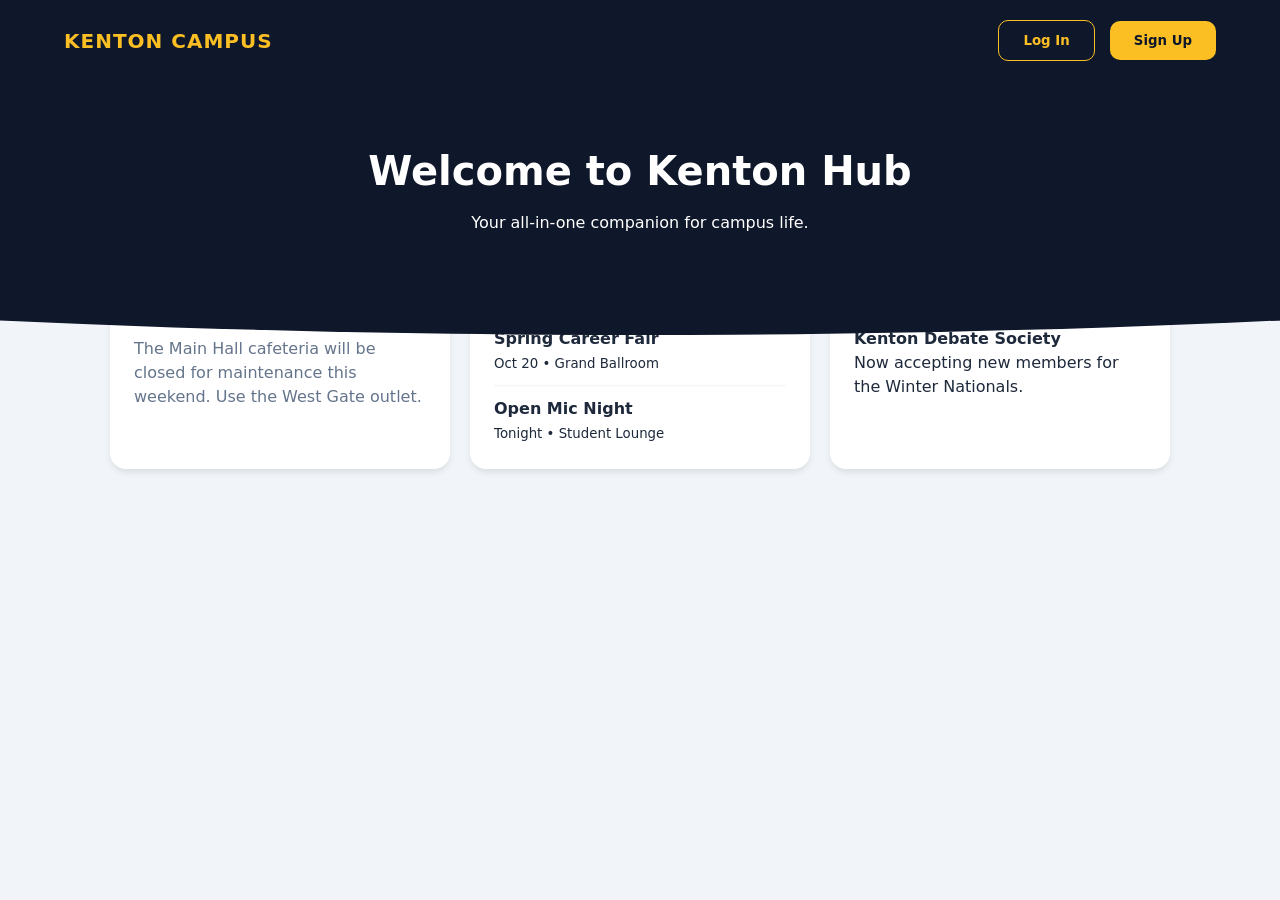
==== index.html @ d1fb964c "Add files via upload" ====
<!DOCTYPE html>
<html lang="en">
<head>
    <meta charset="UTF-8">
    <meta name="viewport" content="width=device-width, initial-scale=1.0">
    <title>Kenton Campus Hub</title>
    <link rel="stylesheet" href="style.css">
</head>
<body>

<section id="home-view" class="view active">
    <header>
        <div class="logo">Kenton Campus</div>
        <div>
            <button class="btn btn-outline" onclick="showView('login-view')" style="margin-right:10px">Log In</button>
            <button class="btn btn-primary" onclick="showView('login-view')">Sign Up</button>
        </div>
    </header>

    <div class="hero">
        <h1>Welcome to Kenton Hub</h1>
        <p>Your all-in-one companion for campus life.</p>
    </div>

    <div class="container">
        <div class="grid">
            <div class="card">
                <h3>📢 Announcements</h3>
                <p style="color:var(--text-muted); margin-top:10px">The Main Hall cafeteria will be closed for maintenance this weekend. Use the West Gate outlet.</p>
            </div>
            <div class="card">
                <h3>📅 Upcoming Events</h3>
                <p><strong>Spring Career Fair</strong><br><small>Oct 20 • Grand Ballroom</small></p>
                <hr style="margin:10px 0; opacity:0.1">
                <p><strong>Open Mic Night</strong><br><small>Tonight • Student Lounge</small></p>
            </div>
            <div class="card">
                <h3>🏆 Club Spotlight</h3>
                <p><strong>Kenton Debate Society</strong><br>Now accepting new members for the Winter Nationals.</p>
            </div>
        </div>
    </div>
</section>

<section id="login-view" class="view">
    <div class="auth-card">
        <h2 style="margin-bottom:10px">Sign In</h2>
        <p style="color:var(--text-muted); margin-bottom:30px">Enter your student credentials to continue.</p>
        <div class="form-group">
            <label>Student ID</label>
            <input type="text" id="student-name" placeholder="KENTON-2024-XXXX">
        </div>
        <div class="form-group">
            <label>Password</label>
            <input type="password" placeholder="••••••••">
        </div>
        <button class="btn btn-primary" style="width:100%" onclick="loginProcess()">Continue to Hub</button>
        <p style="text-align:center; margin-top:20px; font-size:0.9rem">Back to <a href="#" onclick="showView('home-view')">Homepage</a></p>
    </div>
</section>

<section id="dashboard-view" class="view">
    <div class="hero" style="padding-bottom:120px">
        <h1 style="font-size:1.8rem">Hello, <span id="user-display">Student</span>!</h1>
        <div style="display:inline-block; background:rgba(255,255,255,0.1); padding:8px 20px; border-radius:30px">
            🌟 <span id="user-points">1,450</span> Points Earned
        </div>
    </div>

    <div class="container">
        
        <div id="tab-dashboard" class="tab-content">
            <div class="section-header"><h2>Live Status</h2></div>
            <div class="grid">
                <div class="card">
                    <h3>Kenton Library</h3>
                    <div class="capacity-bar"><div class="capacity-fill" style="width: 75%; background:var(--danger)"></div></div>
                    <small>Currently Busy (75%)</small>
                </div>
                <div class="card">
                    <h3>Kenton Gym</h3>
                    <div class="capacity-bar"><div class="capacity-fill" style="width: 20%"></div></div>
                    <small>Very Quiet (20%)</small>
                </div>
            </div>
        </div>

        <div id="tab-transit" class="tab-content" style="display:none">
            <div class="section-header"><h2>Transit & Navigation</h2></div>
            <div class="card" style="margin-bottom:20px">
                <div class="transit-item">
                    <div><strong>Main Shuttle (Route A)</strong><br><small>North Campus Gate</small></div>
                    <span style="color:var(--success); font-weight:bold">2 Mins</span>
                </div>
                <div class="transit-item">
                    <div><strong>Station Connector</strong><br><small>Library Stop</small></div>
                    <span style="font-weight:bold">14 Mins</span>
                </div>
            </div>
            <div class="card" style="height:250px; background:#e2e8f0; display:flex; align-items:center; justify-content:center">
                <p>Interactive Campus Map View</p>
            </div>
        </div>

        <div id="tab-events" class="tab-content" style="display:none">
            <div class="section-header"><h2>My Events</h2></div>
            <div class="grid">
                <div class="card">
                    <span class="tag">Workshop</span>
                    <h3 style="margin-top:10px">Intro to AI Design</h3>
                    <p style="font-size:0.9rem; margin:10px 0">Room 402 • 2:00 PM</p>
                    <button class="btn btn-primary" style="padding:6px 15px; font-size:0.8rem">Going</button>
                </div>
            </div>
        </div>

        <div id="tab-clubs" class="tab-content" style="display:none">
            <div class="section-header"><h2>Clubs</h2></div>
            <div class="grid">
                <div class="card">
                    <div style="display:flex; justify-content:space-between">
                        <h3>Robotics Club</h3>
                        <span class="tag" style="background:#dcfce7; color:#166534">Open</span>
                    </div>
                    <p style="font-size:0.9rem; margin-top:10px">Join the team building the Kenton Mars Rover.</p>
                </div>
            </div>
        </div>

    </div>

    <nav class="bottom-nav">
        <button class="nav-item active" onclick="switchTab('tab-dashboard', this)">Home</button>
        <button class="nav-item" onclick="switchTab('tab-transit', this)">Transit</button>
        <button class="nav-item" onclick="switchTab('tab-events', this)">Events</button>
        <button class="nav-item" onclick="switchTab('tab-clubs', this)">Clubs</button>
        <button class="nav-item" onclick="showView('home-view')">Logout</button>
    </nav>
</section>

<script src="script.js"></script>
</body>
</html>
---- style.css ----
:root {
    --kenton-navy: #0f172a;
    --kenton-gold: #fbbf24;
    --kenton-accent: #334155;
    --bg-light: #f1f5f9;
    --white: #ffffff;
    --text-main: #1e293b;
    --text-muted: #64748b;
    --success: #10b981;
    --danger: #ef4444;
    --radius: 16px;
}

* {
    margin: 0;
    padding: 0;
    box-sizing: border-box;
    font-family: 'Inter', system-ui, -apple-system, sans-serif;
}

body {
    background-color: var(--bg-light);
    color: var(--text-main);
    line-height: 1.5;
}

.view {
    display: none;
    min-height: 100vh;
    padding-bottom: 80px; 
}

.view.active {
    display: block;
}

header {
    background: var(--kenton-navy);
    padding: 1.25rem 5%;
    display: flex;
    justify-content: space-between;
    align-items: center;
    position: sticky;
    top: 0;
    z-index: 1000;
}

.logo {
    font-size: 1.25rem;
    font-weight: 800;
    color: var(--kenton-gold);
    text-transform: uppercase;
    letter-spacing: 1px;
    text-decoration: none;
}

.hero {
    background: var(--kenton-navy);
    color: white;
    padding: 60px 5% 100px;
    text-align: center;
    clip-path: ellipse(150% 100% at 50% 0%);
}

.hero h1 { font-size: 2.5rem; margin-bottom: 10px; }

.container {
    max-width: 1100px;
    margin: -60px auto 0;
    padding: 0 20px;
}

.section-header {
    display: flex;
    justify-content: space-between;
    align-items: center;
    margin-bottom: 1.5rem;
}

.grid {
    display: grid;
    grid-template-columns: repeat(auto-fit, minmax(320px, 1fr));
    gap: 20px;
    margin-bottom: 40px;
}

.card {
    background: var(--white);
    padding: 24px;
    border-radius: var(--radius);
    box-shadow: 0 4px 6px -1px rgb(0 0 0 / 0.1);
    transition: transform 0.2s;
}

.card:hover { transform: translateY(-4px); }

.btn {
    padding: 12px 24px;
    border-radius: 10px;
    border: none;
    font-weight: 600;
    cursor: pointer;
    transition: all 0.2s;
    text-decoration: none;
    display: inline-block;
}

.btn-primary { background: var(--kenton-gold); color: var(--kenton-navy); }
.btn-outline { background: transparent; border: 1px solid var(--kenton-gold); color: var(--kenton-gold); }

.capacity-bar {
    height: 8px;
    background: #e2e8f0;
    border-radius: 4px;
    margin: 15px 0 5px;
    overflow: hidden;
}

.capacity-fill {
    height: 100%;
    background: var(--success);
    border-radius: 4px;
}

.tag {
    font-size: 0.75rem;
    padding: 4px 12px;
    border-radius: 20px;
    background: #f1f5f9;
    color: var(--kenton-accent);
    font-weight: 600;
}

.auth-card {
    max-width: 450px;
    margin: 100px auto;
    background: white;
    padding: 40px;
    border-radius: var(--radius);
    box-shadow: 0 20px 25px -5px rgb(0 0 0 / 0.1);
}

.form-group { margin-bottom: 20px; }
.form-group label { display: block; margin-bottom: 8px; font-weight: 500; }
.form-group input {
    width: 100%;
    padding: 14px;
    border: 1px solid #cbd5e1;
    border-radius: 8px;
    outline: none;
}

.bottom-nav {
    position: fixed;
    bottom: 0;
    left: 0;
    right: 0;
    background: white;
    display: flex;
    justify-content: space-around;
    padding: 12px;
    border-top: 1px solid #e2e8f0;
    box-shadow: 0 -4px 6px -1px rgb(0 0 0 / 0.1);
}

.nav-item {
    text-align: center;
    background: none;
    border: none;
    color: var(--text-muted);
    font-size: 0.75rem;
    font-weight: 600;
    cursor: pointer;
}

.nav-item.active { color: var(--kenton-navy); }

.transit-item {
    display: flex;
    align-items: center;
    justify-content: space-between;
    padding: 16px 0;
    border-bottom: 1px dotted #e2e8f0;
}

@media (min-width: 769px) {
    .bottom-nav {
        top: 0; bottom: auto; padding: 1.25rem 5%;
        background: var(--kenton-navy); justify-content: flex-end;
        gap: 20px;
    }
    .nav-item { color: rgba(255,255,255,0.7); font-size: 0.9rem; }
    .nav-item.active { color: var(--kenton-gold); }
    header .nav-item { display: none; }
}
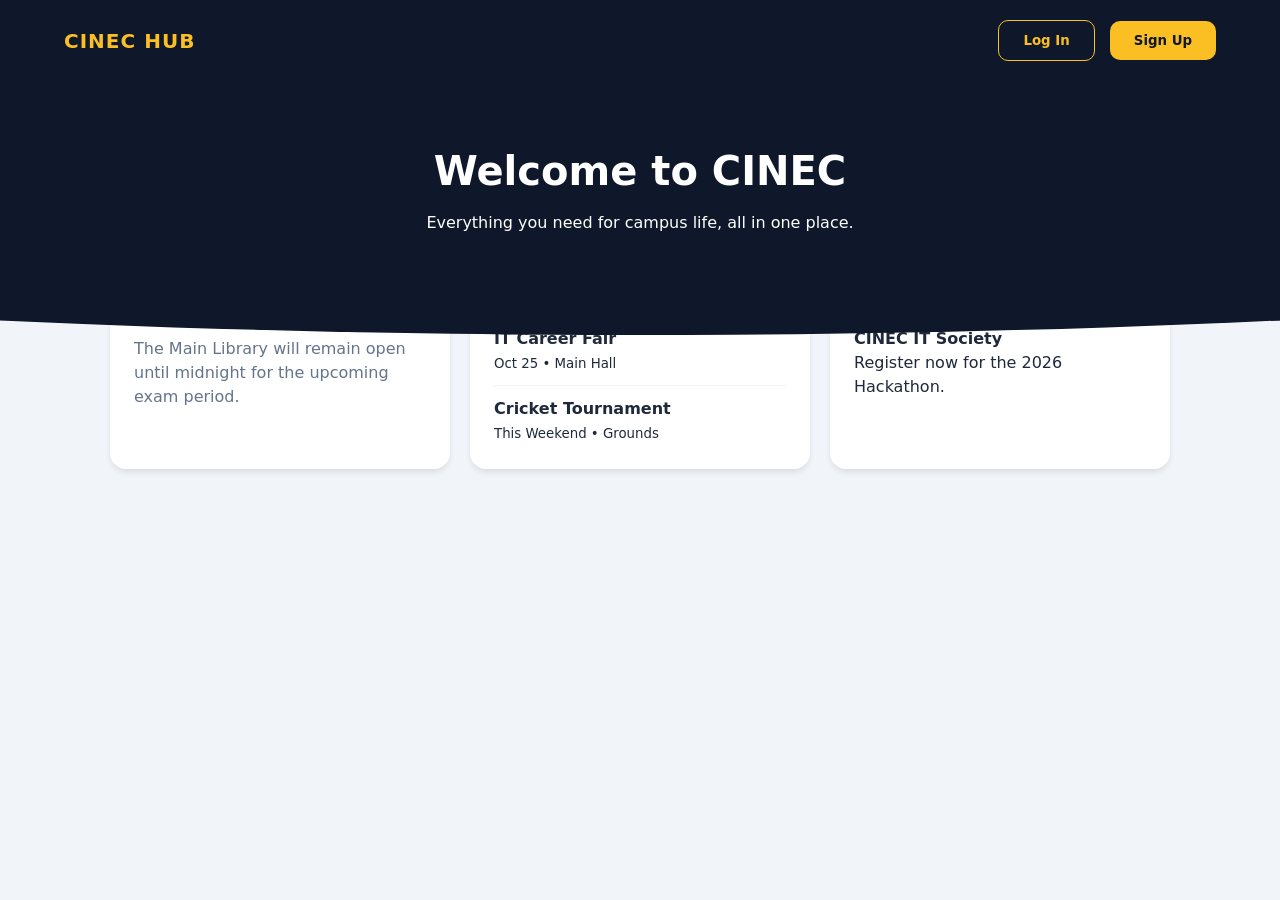
==== commit 7e43076a: "Update index.html" ====
--- a/index.html
+++ b/index.html
@@ -3,141 +3,220 @@
 <head>
     <meta charset="UTF-8">
     <meta name="viewport" content="width=device-width, initial-scale=1.0">
-    <title>Kenton Campus Hub</title>
+    <title>CINEC Campus Hub</title>
     <link rel="stylesheet" href="style.css">
 </head>
 <body>
 
+
+
+<div id="toast" class="toast"></div>
+
 <section id="home-view" class="view active">
     <header>
-        <div class="logo">Kenton Campus</div>
+        <div class="logo">CINEC HUB</div>
         <div>
             <button class="btn btn-outline" onclick="showView('login-view')" style="margin-right:10px">Log In</button>
-            <button class="btn btn-primary" onclick="showView('login-view')">Sign Up</button>
+            <button class="btn btn-primary" onclick="showView('signup-view')">Sign Up</button>
         </div>
     </header>
 
     <div class="hero">
-        <h1>Welcome to Kenton Hub</h1>
-        <p>Your all-in-one companion for campus life.</p>
+        <h1>Welcome to CINEC</h1>
+        <p>Everything you need for campus life, all in one place.</p>
     </div>
 
     <div class="container">
         <div class="grid">
             <div class="card">
                 <h3>📢 Announcements</h3>
-                <p style="color:var(--text-muted); margin-top:10px">The Main Hall cafeteria will be closed for maintenance this weekend. Use the West Gate outlet.</p>
+                <p style="color:var(--text-muted); margin-top:10px">The Main Library will remain open until midnight for the upcoming exam period.</p>
             </div>
             <div class="card">
                 <h3>📅 Upcoming Events</h3>
-                <p><strong>Spring Career Fair</strong><br><small>Oct 20 • Grand Ballroom</small></p>
+                <p><strong>IT Career Fair</strong><br><small>Oct 25 • Main Hall</small></p>
                 <hr style="margin:10px 0; opacity:0.1">
-                <p><strong>Open Mic Night</strong><br><small>Tonight • Student Lounge</small></p>
+                <p><strong>Cricket Tournament</strong><br><small>This Weekend • Grounds</small></p>
             </div>
             <div class="card">
                 <h3>🏆 Club Spotlight</h3>
-                <p><strong>Kenton Debate Society</strong><br>Now accepting new members for the Winter Nationals.</p>
-            </div>
-        </div>
-    </div>
-</section>
+                <p><strong>CINEC IT Society</strong><br>Register now for the 2026 Hackathon.</p>
+            </div>
+        </div>
+    </div>
+</section>
+
 
 <section id="login-view" class="view">
     <div class="auth-card">
-        <h2 style="margin-bottom:10px">Sign In</h2>
-        <p style="color:var(--text-muted); margin-bottom:30px">Enter your student credentials to continue.</p>
+        <h2>Sign In</h2>
+        <p style="color:var(--text-muted); margin-bottom:25px">Access your student dashboard.</p>
         <div class="form-group">
             <label>Student ID</label>
-            <input type="text" id="student-name" placeholder="KENTON-2024-XXXX">
+            <input type="text" id="login-id" placeholder="CINEC-XXXX">
         </div>
         <div class="form-group">
             <label>Password</label>
-            <input type="password" placeholder="••••••••">
-        </div>
-        <button class="btn btn-primary" style="width:100%" onclick="loginProcess()">Continue to Hub</button>
-        <p style="text-align:center; margin-top:20px; font-size:0.9rem">Back to <a href="#" onclick="showView('home-view')">Homepage</a></p>
-    </div>
-</section>
+            <input type="password" id="login-pass" placeholder="••••••••">
+        </div>
+        <button class="btn btn-primary" style="width:100%" onclick="loginProcess()">Login</button>
+        <p style="text-align:center; margin-top:20px; font-size:0.9rem">New here? <a href="#" onclick="showView('signup-view')">Create an account</a></p>
+    </div>
+</section>
+
+
+
+<section id="signup-view" class="view">
+    <div class="auth-card">
+        <h2>Create Account</h2>
+        <div class="form-group">
+            <label>Full Name</label>
+            <input type="text" id="signup-name" placeholder="Sachini">
+        </div>
+        <div class="form-group">
+            <label>Student ID</label>
+            <input type="text" id="signup-id" placeholder="CINEC-XXXX">
+        </div>
+        <div class="form-group">
+            <label>Email</label>
+            <input type="email" id="signup-email" placeholder="name@example.com">
+        </div>
+        <div class="form-group">
+            <label>Password</label>
+            <input type="password" id="signup-pass" placeholder="Min 8 characters">
+        </div>
+        <button class="btn btn-primary" style="width:100%" onclick="signupProcess()">Register</button>
+        <p style="text-align:center; margin-top:20px; font-size:0.9rem">Back to <a href="#" onclick="showView('login-view')">Login</a></p>
+    </div>
+</section>
+
+
 
 <section id="dashboard-view" class="view">
     <div class="hero" style="padding-bottom:120px">
-        <h1 style="font-size:1.8rem">Hello, <span id="user-display">Student</span>!</h1>
-        <div style="display:inline-block; background:rgba(255,255,255,0.1); padding:8px 20px; border-radius:30px">
-            🌟 <span id="user-points">1,450</span> Points Earned
+        <h1 style="font-size:1.8rem">Welcome back, <span id="user-display">Sachini</span>!</h1>
+        <div style="display:inline-block; background:rgba(255,255,255,0.2); padding:8px 20px; border-radius:30px">
+            🌟 <span id="user-points">1,450</span> CINEC Points
         </div>
     </div>
 
     <div class="container">
-        
         <div id="tab-dashboard" class="tab-content">
-            <div class="section-header"><h2>Live Status</h2></div>
+            <div class="section-header"><h2>Facility Status</h2></div>
             <div class="grid">
                 <div class="card">
-                    <h3>Kenton Library</h3>
-                    <div class="capacity-bar"><div class="capacity-fill" style="width: 75%; background:var(--danger)"></div></div>
+                    <h3>Main Library</h3>
+                    <div class="capacity-bar"><div class="capacity-fill" style="width: 75%"></div></div>
                     <small>Currently Busy (75%)</small>
                 </div>
                 <div class="card">
-                    <h3>Kenton Gym</h3>
+                    <h3>Student Lounge</h3>
                     <div class="capacity-bar"><div class="capacity-fill" style="width: 20%"></div></div>
-                    <small>Very Quiet (20%)</small>
-                </div>
-            </div>
-        </div>
-
-        <div id="tab-transit" class="tab-content" style="display:none">
-            <div class="section-header"><h2>Transit & Navigation</h2></div>
-            <div class="card" style="margin-bottom:20px">
-                <div class="transit-item">
-                    <div><strong>Main Shuttle (Route A)</strong><br><small>North Campus Gate</small></div>
-                    <span style="color:var(--success); font-weight:bold">2 Mins</span>
-                </div>
-                <div class="transit-item">
-                    <div><strong>Station Connector</strong><br><small>Library Stop</small></div>
-                    <span style="font-weight:bold">14 Mins</span>
-                </div>
-            </div>
-            <div class="card" style="height:250px; background:#e2e8f0; display:flex; align-items:center; justify-content:center">
-                <p>Interactive Campus Map View</p>
-            </div>
-        </div>
-
-        <div id="tab-events" class="tab-content" style="display:none">
-            <div class="section-header"><h2>My Events</h2></div>
+                    <small>Quiet (20%)</small>
+                </div>
+            </div>
+            <div class="section-header" style="margin-top:20px"><h2>Quick Actions</h2></div>
             <div class="grid">
-                <div class="card">
-                    <span class="tag">Workshop</span>
-                    <h3 style="margin-top:10px">Intro to AI Design</h3>
-                    <p style="font-size:0.9rem; margin:10px 0">Room 402 • 2:00 PM</p>
-                    <button class="btn btn-primary" style="padding:6px 15px; font-size:0.8rem">Going</button>
-                </div>
-            </div>
-        </div>
-
-        <div id="tab-clubs" class="tab-content" style="display:none">
-            <div class="section-header"><h2>Clubs</h2></div>
+                <div class="card action-card" onclick="switchTab('tab-checkin', document.getElementById('nav-checkin'))">
+                    <p>📍 Mark Attendance</p>
+                </div>
+                <div class="card action-card" onclick="switchTab('tab-rewards', document.getElementById('nav-rewards'))">
+                    <p>🎁 Redeem Rewards</p>
+                </div>
+            </div>
+        </div>
+		
+		<div id="tab-dashboard" class="tab-content">
+			</div>
+
+		<div id="tab-transit" class="tab-content" style="display:none">
+			<div class="section-header"><h2>Campus Transit</h2></div>
+			<div class="card">
+				<div style="display:flex; justify-content:space-between; align-items:center; margin-bottom:15px">
+					<h3 style="color:var(--cinec-navy)">Shuttle Bus A</h3>
+					<span class="tag" style="background:#dcfce7; color:#166534">On Time</span>
+				</div>
+				<p><strong>Route:</strong> Main Campus ↔ Malabe Junction</p>
+				<p style="margin-top:10px; font-size:0.9rem; color:var(--text-muted)">Next departure: 10:45 AM</p>
+			</div>
+			</div>
+
+        <div id="tab-checkin" class="tab-content" style="display:none">
+            <div class="section-header"><h2>Attendance</h2></div>
+            <div class="card" style="text-align:center; padding:50px 20px">
+                <div style="font-size:2rem; margin-bottom:15px">📸</div>
+                <h3>Check-in to Class</h3>
+                <p style="color:var(--text-muted); margin-bottom:20px">Scan the QR code in your lecture hall to earn points.</p>
+                <button class="btn btn-primary">Open Camera</button>
+            </div>
+        </div>
+
+        <div id="tab-rewards" class="tab-content" style="display:none">
+            <div class="section-header"><h2>Available Rewards</h2></div>
             <div class="grid">
                 <div class="card">
-                    <div style="display:flex; justify-content:space-between">
-                        <h3>Robotics Club</h3>
-                        <span class="tag" style="background:#dcfce7; color:#166534">Open</span>
+                    <span class="tag">500 pts</span>
+                    <h3 style="margin-top:10px">Coffee Voucher</h3>
+                    <p style="font-size:0.9rem; margin:10px 0">Valid at the campus cafeteria.</p>
+                    <button class="btn btn-outline" style="width:100%">Redeem</button>
+                </div>
+                <div class="card">
+                    <span class="tag">1200 pts</span>
+                    <h3 style="margin-top:10px">Gym Day Pass</h3>
+                    <p style="font-size:0.9rem; margin:10px 0">Full access to the CINEC fitness center.</p>
+                    <button class="btn btn-outline" style="width:100%">Redeem</button>
+                </div>
+            </div>
+        </div>
+
+        <div id="tab-profile" class="tab-content" style="display:none">
+            <div class="section-header"><h2>My Profile</h2></div>
+            <div class="card profile-card">
+                <div class="profile-upload">
+                    <div class="avatar-preview">
+                        <img id="profile-img-display" src="https://via.placeholder.com/150" alt="Profile">
                     </div>
-                    <p style="font-size:0.9rem; margin-top:10px">Join the team building the Kenton Mars Rover.</p>
-                </div>
-            </div>
-        </div>
-
+                    <label for="img-input" class="btn btn-outline" style="font-size: 0.8rem; padding: 8px 15px;">Change Photo</label>
+                    <input type="file" id="img-input" accept="image/*" hidden>
+                </div>
+                <div class="form-group">
+					<label>Display Name</label>
+					<input type="text" id="edit-name" value="">
+				</div>
+
+				<div class="form-group">
+					<label>Bio</label>
+					<textarea id="edit-bio" rows="3" placeholder="Tell us about yourself..." style="width:100%; padding:12px; border:1px solid #cbd5e1; border-radius:8px; outline:none; resize:none;"></textarea>
+				</div>
+
+				<button class="btn btn-primary" style="width:100%" onclick="saveProfile()">Save Changes</button>
+            </div>
+        </div>
     </div>
 
     <nav class="bottom-nav">
-        <button class="nav-item active" onclick="switchTab('tab-dashboard', this)">Home</button>
-        <button class="nav-item" onclick="switchTab('tab-transit', this)">Transit</button>
-        <button class="nav-item" onclick="switchTab('tab-events', this)">Events</button>
-        <button class="nav-item" onclick="switchTab('tab-clubs', this)">Clubs</button>
-        <button class="nav-item" onclick="showView('home-view')">Logout</button>
-    </nav>
-</section>
+		<button class="nav-item active" onclick="switchTab('tab-dashboard', this)">
+			<span class="nav-icon">🏠</span><br>Home
+		</button>
+		<button id="nav-transit" class="nav-item" onclick="switchTab('tab-transit', this)">
+			<span class="nav-icon">🚌</span><br>Transit
+		</button>
+		<button id="nav-checkin" class="nav-item" onclick="switchTab('tab-checkin', this)">
+			<span class="nav-icon">📍</span><br>Check-in
+		</button>
+		<button id="nav-rewards" class="nav-item" onclick="switchTab('tab-rewards', this)">
+			<span class="nav-icon">🎁</span><br>Rewards
+		</button>
+		<button class="nav-item" onclick="switchTab('tab-profile', this)">
+			<span class="nav-icon">👤</span><br>Profile
+		</button>
+		<button class="nav-item" onclick="logoutProcess()">
+			<span class="nav-icon">🚪</span><br>Logout
+		</button>
+	</nav>
+</section>
+
 
 <script src="script.js"></script>
 </body>
-</html>+</html>
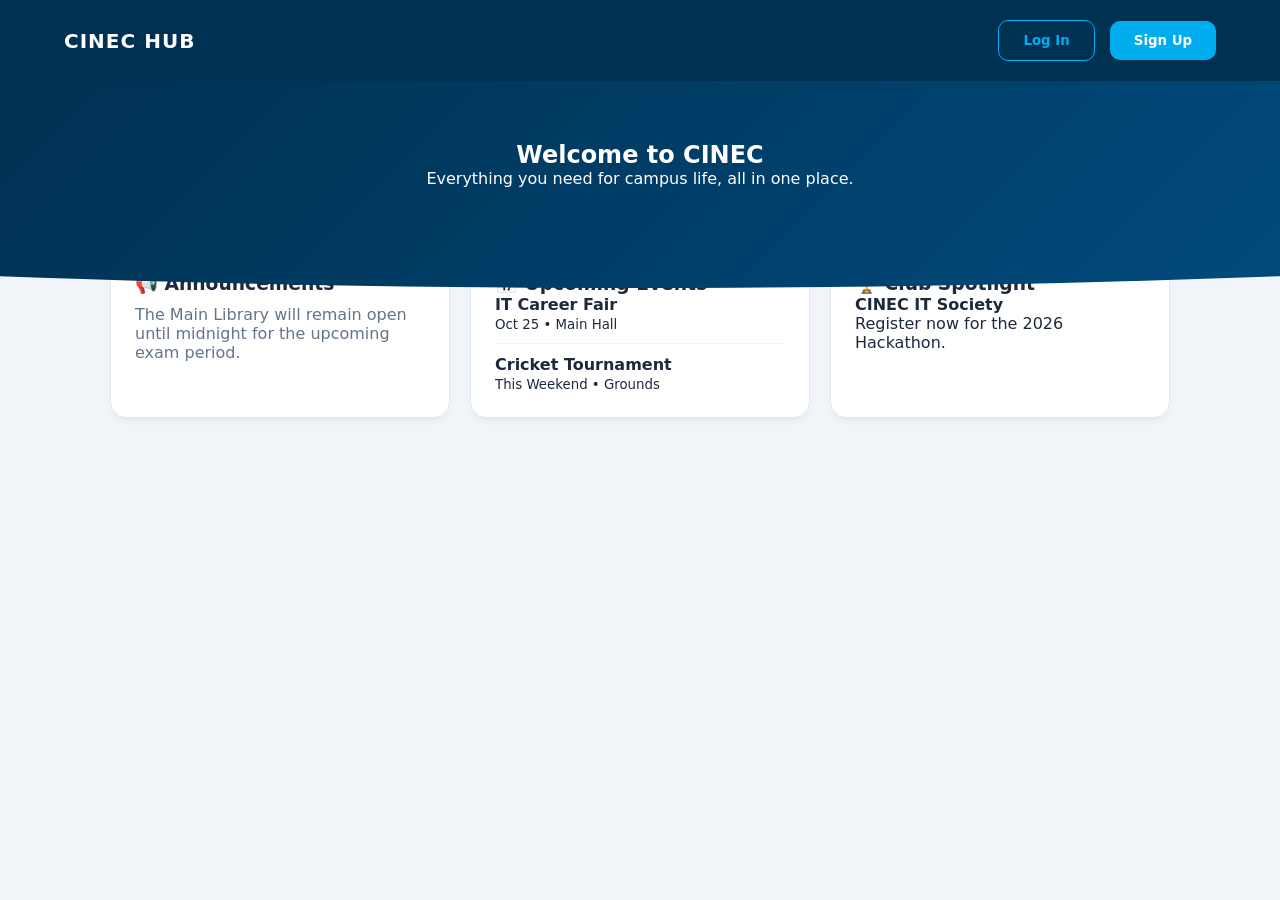
==== commit 8b5d9729: "Update index.html" ====
--- a/index.html
+++ b/index.html
@@ -147,7 +147,7 @@
                 <div style="font-size:2rem; margin-bottom:15px">📸</div>
                 <h3>Check-in to Class</h3>
                 <p style="color:var(--text-muted); margin-bottom:20px">Scan the QR code in your lecture hall to earn points.</p>
-                <button class="btn btn-primary">Open Camera</button>
+                <button class="btn btn-primary" onclick="performCheckIn('GYM_01')">Check-in Now</button>
             </div>
         </div>
 
--- a/style.css
+++ b/style.css
@@ -1,7 +1,6 @@
 :root {
-    --kenton-navy: #0f172a;
-    --kenton-gold: #fbbf24;
-    --kenton-accent: #334155;
+    --cinec-navy: #003152;
+    --cinec-sky: #00aeeF;
     --bg-light: #f1f5f9;
     --white: #ffffff;
     --text-main: #1e293b;
@@ -10,6 +9,8 @@
     --danger: #ef4444;
     --radius: 16px;
 }
+
+
 
 * {
     margin: 0;
@@ -21,21 +22,18 @@
 body {
     background-color: var(--bg-light);
     color: var(--text-main);
-    line-height: 1.5;
 }
 
 .view {
     display: none;
     min-height: 100vh;
-    padding-bottom: 80px; 
+    padding-bottom: 90px;
 }
 
-.view.active {
-    display: block;
-}
+.view.active { display: block; }
 
 header {
-    background: var(--kenton-navy);
+    background: var(--cinec-navy);
     padding: 1.25rem 5%;
     display: flex;
     justify-content: space-between;
@@ -48,51 +46,59 @@
 .logo {
     font-size: 1.25rem;
     font-weight: 800;
-    color: var(--kenton-gold);
-    text-transform: uppercase;
+    color: var(--white);
     letter-spacing: 1px;
-    text-decoration: none;
 }
 
 .hero {
-    background: var(--kenton-navy);
+    background: linear-gradient(135deg, var(--cinec-navy) 0%, #004a7c 100%);
     color: white;
     padding: 60px 5% 100px;
     text-align: center;
     clip-path: ellipse(150% 100% at 50% 0%);
 }
 
-.hero h1 { font-size: 2.5rem; margin-bottom: 10px; }
 
 .container {
     max-width: 1100px;
-    margin: -60px auto 0;
+    margin: -40px auto 0;
     padding: 0 20px;
-}
-
-.section-header {
-    display: flex;
-    justify-content: space-between;
-    align-items: center;
-    margin-bottom: 1.5rem;
 }
 
 .grid {
     display: grid;
-    grid-template-columns: repeat(auto-fit, minmax(320px, 1fr));
+    grid-template-columns: repeat(auto-fit, minmax(300px, 1fr));
     gap: 20px;
-    margin-bottom: 40px;
 }
+
 
 .card {
     background: var(--white);
     padding: 24px;
     border-radius: var(--radius);
-    box-shadow: 0 4px 6px -1px rgb(0 0 0 / 0.1);
-    transition: transform 0.2s;
+    box-shadow: 0 4px 6px -1px rgba(0,0,0,0.05);
+    border: 1px solid #e2e8f0;
+    
+   
+    transition: transform 0.3s ease, box-shadow 0.3s ease, border-color 0.3s ease;
 }
 
-.card:hover { transform: translateY(-4px); }
+
+.card:hover {
+    transform: translateY(-8px); 
+    box-shadow: 0 12px 20px rgba(0, 0, 0, 0.1); 
+    border-color: var(--cinec-sky); 
+    cursor: pointer; 
+}
+
+.action-card {
+    cursor: pointer;
+    text-align: center;
+    font-weight: 600;
+    transition: 0.2s;
+}
+
+.action-card:hover { transform: translateY(-3px); border-color: var(--cinec-sky); }
 
 .btn {
     padding: 12px 24px;
@@ -100,55 +106,25 @@
     border: none;
     font-weight: 600;
     cursor: pointer;
-    transition: all 0.2s;
-    text-decoration: none;
-    display: inline-block;
+    transition: 0.2s;
 }
 
-.btn-primary { background: var(--kenton-gold); color: var(--kenton-navy); }
-.btn-outline { background: transparent; border: 1px solid var(--kenton-gold); color: var(--kenton-gold); }
 
-.capacity-bar {
-    height: 8px;
-    background: #e2e8f0;
-    border-radius: 4px;
-    margin: 15px 0 5px;
-    overflow: hidden;
-}
 
-.capacity-fill {
-    height: 100%;
-    background: var(--success);
-    border-radius: 4px;
-}
+.btn-primary { background: var(--cinec-sky); color: white; }
+.btn-outline { background: transparent; border: 1px solid var(--cinec-sky); color: var(--cinec-sky); }
 
-.tag {
-    font-size: 0.75rem;
-    padding: 4px 12px;
-    border-radius: 20px;
-    background: #f1f5f9;
-    color: var(--kenton-accent);
-    font-weight: 600;
-}
+.capacity-bar { height: 8px; background: #e2e8f0; border-radius: 4px; margin: 15px 0 5px; overflow: hidden; }
+.capacity-fill { height: 100%; background: var(--cinec-sky); border-radius: 4px; }
 
-.auth-card {
-    max-width: 450px;
-    margin: 100px auto;
-    background: white;
-    padding: 40px;
-    border-radius: var(--radius);
-    box-shadow: 0 20px 25px -5px rgb(0 0 0 / 0.1);
-}
+.tag { font-size: 0.75rem; padding: 4px 12px; border-radius: 20px; background: #e0f2fe; color: var(--cinec-navy); font-weight: 600; }
+
+.auth-card { max-width: 450px; margin: 80px auto; background: white; padding: 40px; border-radius: var(--radius); border: 1px solid #e2e8f0; }
 
 .form-group { margin-bottom: 20px; }
 .form-group label { display: block; margin-bottom: 8px; font-weight: 500; }
-.form-group input {
-    width: 100%;
-    padding: 14px;
-    border: 1px solid #cbd5e1;
-    border-radius: 8px;
-    outline: none;
-}
+.form-group input { width: 100%; padding: 14px; border: 1px solid #cbd5e1; border-radius: 8px; outline: none; }
+
 
 .bottom-nav {
     position: fixed;
@@ -158,38 +134,47 @@
     background: white;
     display: flex;
     justify-content: space-around;
-    padding: 12px;
+    padding: 15px 5px; 
     border-top: 1px solid #e2e8f0;
-    box-shadow: 0 -4px 6px -1px rgb(0 0 0 / 0.1);
+    box-shadow: 0 -4px 10px rgba(0,0,0,0.05);
+    z-index: 2000;
 }
 
 .nav-item {
-    text-align: center;
     background: none;
     border: none;
     color: var(--text-muted);
-    font-size: 0.75rem;
-    font-weight: 600;
+    font-size: 0.85rem; 
+    font-weight: 700;
     cursor: pointer;
+    text-align: center;
+    flex: 1;
+    transition: 0.2s;
 }
 
-.nav-item.active { color: var(--kenton-navy); }
-
-.transit-item {
-    display: flex;
-    align-items: center;
-    justify-content: space-between;
-    padding: 16px 0;
-    border-bottom: 1px dotted #e2e8f0;
+.nav-icon {
+    font-size: 1.5rem; 
+    display: inline-block;
+    margin-bottom: 4px;
 }
 
-@media (min-width: 769px) {
-    .bottom-nav {
-        top: 0; bottom: auto; padding: 1.25rem 5%;
-        background: var(--kenton-navy); justify-content: flex-end;
-        gap: 20px;
-    }
-    .nav-item { color: rgba(255,255,255,0.7); font-size: 0.9rem; }
-    .nav-item.active { color: var(--kenton-gold); }
-    header .nav-item { display: none; }
-}+.nav-item.active {
+    color: var(--cinec-navy);
+    border-bottom: 3px solid var(--cinec-sky); 
+}
+
+
+.view {
+    padding-bottom: 120px; 
+}
+
+.toast {
+    position: fixed; top: 20px; right: 20px;
+    padding: 15px 25px; background: var(--cinec-navy); color: white;
+    border-radius: 8px; display: none; z-index: 2000; box-shadow: 0 4px 12px rgba(0,0,0,0.1);
+}
+
+
+.profile-card { text-align: center; max-width: 500px; margin: 0 auto; }
+.avatar-preview { width: 100px; height: 100px; border-radius: 50%; overflow: hidden; margin: 0 auto 15px; border: 2px solid var(--cinec-sky); }
+.avatar-preview img { width: 100%; height: 100%; object-fit: cover; }
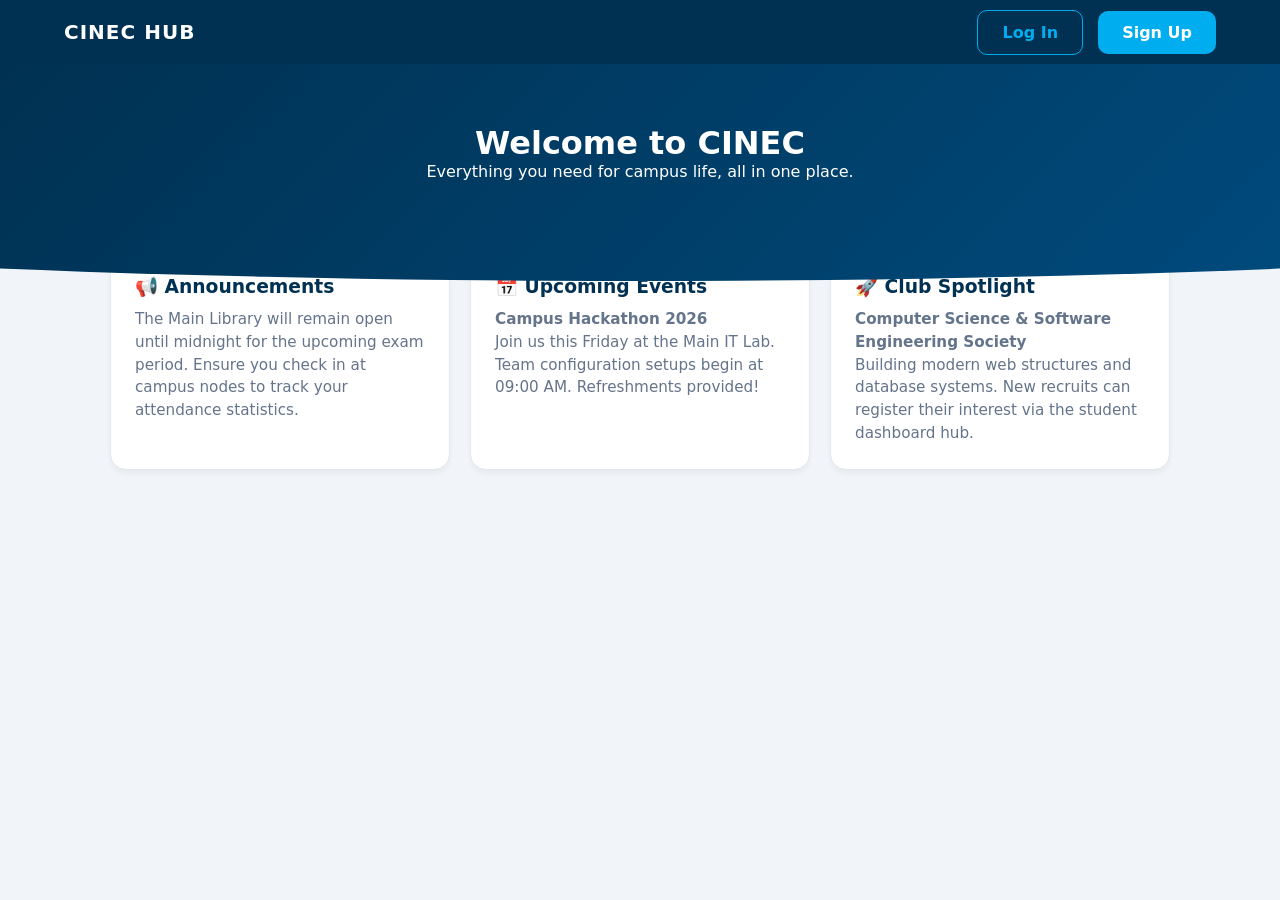
==== commit f7915338: "Update index.html" ====
--- a/index.html
+++ b/index.html
@@ -3,220 +3,55 @@
 <head>
     <meta charset="UTF-8">
     <meta name="viewport" content="width=device-width, initial-scale=1.0">
-    <title>CINEC Campus Hub</title>
+    <title>CINEC Campus Hub | Welcome</title>
     <link rel="stylesheet" href="style.css">
+    <link rel="stylesheet" href="https://cdnjs.cloudflare.com/ajax/libs/font-awesome/6.0.0/css/all.min.css">
 </head>
 <body>
 
-
-
 <div id="toast" class="toast"></div>
 
-<section id="home-view" class="view active">
-    <header>
-        <div class="logo">CINEC HUB</div>
-        <div>
-            <button class="btn btn-outline" onclick="showView('login-view')" style="margin-right:10px">Log In</button>
-            <button class="btn btn-primary" onclick="showView('signup-view')">Sign Up</button>
-        </div>
-    </header>
+<header>
+    <div class="logo">CINEC HUB</div>
+    <div>
+        <a href="login.html" class="btn btn-outline" style="text-decoration:none; margin-right:10px;">Log In</a>
+        <a href="signup.html" class="btn btn-primary" style="text-decoration:none;">Sign Up</a>
+    </div>
+</header>
 
-    <div class="hero">
-        <h1>Welcome to CINEC</h1>
-        <p>Everything you need for campus life, all in one place.</p>
-    </div>
+<div class="hero">
+    <h1>Welcome to CINEC</h1>
+    <p>Everything you need for campus life, all in one place.</p>
+</div>
 
-    <div class="container">
-        <div class="grid">
-            <div class="card">
-                <h3>📢 Announcements</h3>
-                <p style="color:var(--text-muted); margin-top:10px">The Main Library will remain open until midnight for the upcoming exam period.</p>
-            </div>
-            <div class="card">
-                <h3>📅 Upcoming Events</h3>
-                <p><strong>IT Career Fair</strong><br><small>Oct 25 • Main Hall</small></p>
-                <hr style="margin:10px 0; opacity:0.1">
-                <p><strong>Cricket Tournament</strong><br><small>This Weekend • Grounds</small></p>
-            </div>
-            <div class="card">
-                <h3>🏆 Club Spotlight</h3>
-                <p><strong>CINEC IT Society</strong><br>Register now for the 2026 Hackathon.</p>
-            </div>
-        </div>
-    </div>
-</section>
-
-
-<section id="login-view" class="view">
-    <div class="auth-card">
-        <h2>Sign In</h2>
-        <p style="color:var(--text-muted); margin-bottom:25px">Access your student dashboard.</p>
-        <div class="form-group">
-            <label>Student ID</label>
-            <input type="text" id="login-id" placeholder="CINEC-XXXX">
-        </div>
-        <div class="form-group">
-            <label>Password</label>
-            <input type="password" id="login-pass" placeholder="••••••••">
-        </div>
-        <button class="btn btn-primary" style="width:100%" onclick="loginProcess()">Login</button>
-        <p style="text-align:center; margin-top:20px; font-size:0.9rem">New here? <a href="#" onclick="showView('signup-view')">Create an account</a></p>
-    </div>
-</section>
-
-
-
-<section id="signup-view" class="view">
-    <div class="auth-card">
-        <h2>Create Account</h2>
-        <div class="form-group">
-            <label>Full Name</label>
-            <input type="text" id="signup-name" placeholder="Sachini">
-        </div>
-        <div class="form-group">
-            <label>Student ID</label>
-            <input type="text" id="signup-id" placeholder="CINEC-XXXX">
-        </div>
-        <div class="form-group">
-            <label>Email</label>
-            <input type="email" id="signup-email" placeholder="name@example.com">
-        </div>
-        <div class="form-group">
-            <label>Password</label>
-            <input type="password" id="signup-pass" placeholder="Min 8 characters">
-        </div>
-        <button class="btn btn-primary" style="width:100%" onclick="signupProcess()">Register</button>
-        <p style="text-align:center; margin-top:20px; font-size:0.9rem">Back to <a href="#" onclick="showView('login-view')">Login</a></p>
-    </div>
-</section>
-
-
-
-<section id="dashboard-view" class="view">
-    <div class="hero" style="padding-bottom:120px">
-        <h1 style="font-size:1.8rem">Welcome back, <span id="user-display">Sachini</span>!</h1>
-        <div style="display:inline-block; background:rgba(255,255,255,0.2); padding:8px 20px; border-radius:30px">
-            🌟 <span id="user-points">1,450</span> CINEC Points
-        </div>
-    </div>
-
-    <div class="container">
-        <div id="tab-dashboard" class="tab-content">
-            <div class="section-header"><h2>Facility Status</h2></div>
-            <div class="grid">
-                <div class="card">
-                    <h3>Main Library</h3>
-                    <div class="capacity-bar"><div class="capacity-fill" style="width: 75%"></div></div>
-                    <small>Currently Busy (75%)</small>
-                </div>
-                <div class="card">
-                    <h3>Student Lounge</h3>
-                    <div class="capacity-bar"><div class="capacity-fill" style="width: 20%"></div></div>
-                    <small>Quiet (20%)</small>
-                </div>
-            </div>
-            <div class="section-header" style="margin-top:20px"><h2>Quick Actions</h2></div>
-            <div class="grid">
-                <div class="card action-card" onclick="switchTab('tab-checkin', document.getElementById('nav-checkin'))">
-                    <p>📍 Mark Attendance</p>
-                </div>
-                <div class="card action-card" onclick="switchTab('tab-rewards', document.getElementById('nav-rewards'))">
-                    <p>🎁 Redeem Rewards</p>
-                </div>
-            </div>
-        </div>
-		
-		<div id="tab-dashboard" class="tab-content">
-			</div>
-
-		<div id="tab-transit" class="tab-content" style="display:none">
-			<div class="section-header"><h2>Campus Transit</h2></div>
-			<div class="card">
-				<div style="display:flex; justify-content:space-between; align-items:center; margin-bottom:15px">
-					<h3 style="color:var(--cinec-navy)">Shuttle Bus A</h3>
-					<span class="tag" style="background:#dcfce7; color:#166534">On Time</span>
-				</div>
-				<p><strong>Route:</strong> Main Campus ↔ Malabe Junction</p>
-				<p style="margin-top:10px; font-size:0.9rem; color:var(--text-muted)">Next departure: 10:45 AM</p>
-			</div>
-			</div>
-
-        <div id="tab-checkin" class="tab-content" style="display:none">
-            <div class="section-header"><h2>Attendance</h2></div>
-            <div class="card" style="text-align:center; padding:50px 20px">
-                <div style="font-size:2rem; margin-bottom:15px">📸</div>
-                <h3>Check-in to Class</h3>
-                <p style="color:var(--text-muted); margin-bottom:20px">Scan the QR code in your lecture hall to earn points.</p>
-                <button class="btn btn-primary" onclick="performCheckIn('GYM_01')">Check-in Now</button>
-            </div>
+<div class="container" style="margin-top: -30px; margin-bottom: 50px;">
+    <div class="grid">
+        
+        <div class="card">
+            <h3 style="color: var(--cinec-navy); margin-bottom: 10px;">📢 Announcements</h3>
+            <p style="color:var(--text-muted); line-height: 1.5; font-size: 0.95rem;">
+                The Main Library will remain open until midnight for the upcoming exam period. Ensure you check in at campus nodes to track your attendance statistics.
+            </p>
         </div>
 
-        <div id="tab-rewards" class="tab-content" style="display:none">
-            <div class="section-header"><h2>Available Rewards</h2></div>
-            <div class="grid">
-                <div class="card">
-                    <span class="tag">500 pts</span>
-                    <h3 style="margin-top:10px">Coffee Voucher</h3>
-                    <p style="font-size:0.9rem; margin:10px 0">Valid at the campus cafeteria.</p>
-                    <button class="btn btn-outline" style="width:100%">Redeem</button>
-                </div>
-                <div class="card">
-                    <span class="tag">1200 pts</span>
-                    <h3 style="margin-top:10px">Gym Day Pass</h3>
-                    <p style="font-size:0.9rem; margin:10px 0">Full access to the CINEC fitness center.</p>
-                    <button class="btn btn-outline" style="width:100%">Redeem</button>
-                </div>
-            </div>
+        <div class="card">
+            <h3 style="color: var(--cinec-navy); margin-bottom: 10px;">📅 Upcoming Events</h3>
+            <p style="color:var(--text-muted); line-height: 1.5; font-size: 0.95rem;">
+                <strong>Campus Hackathon 2026</strong><br>
+                Join us this Friday at the Main IT Lab. Team configuration setups begin at 09:00 AM. Refreshments provided!
+            </p>
         </div>
 
-        <div id="tab-profile" class="tab-content" style="display:none">
-            <div class="section-header"><h2>My Profile</h2></div>
-            <div class="card profile-card">
-                <div class="profile-upload">
-                    <div class="avatar-preview">
-                        <img id="profile-img-display" src="https://via.placeholder.com/150" alt="Profile">
-                    </div>
-                    <label for="img-input" class="btn btn-outline" style="font-size: 0.8rem; padding: 8px 15px;">Change Photo</label>
-                    <input type="file" id="img-input" accept="image/*" hidden>
-                </div>
-                <div class="form-group">
-					<label>Display Name</label>
-					<input type="text" id="edit-name" value="">
-				</div>
+        <div class="card">
+            <h3 style="color: var(--cinec-navy); margin-bottom: 10px;">🚀 Club Spotlight</h3>
+            <p style="color:var(--text-muted); line-height: 1.5; font-size: 0.95rem;">
+                <strong>Computer Science & Software Engineering Society</strong><br>
+                Building modern web structures and database systems. New recruits can register their interest via the student dashboard hub.
+            </p>
+        </div>
 
-				<div class="form-group">
-					<label>Bio</label>
-					<textarea id="edit-bio" rows="3" placeholder="Tell us about yourself..." style="width:100%; padding:12px; border:1px solid #cbd5e1; border-radius:8px; outline:none; resize:none;"></textarea>
-				</div>
+    </div>
+</div>
 
-				<button class="btn btn-primary" style="width:100%" onclick="saveProfile()">Save Changes</button>
-            </div>
-        </div>
-    </div>
-
-    <nav class="bottom-nav">
-		<button class="nav-item active" onclick="switchTab('tab-dashboard', this)">
-			<span class="nav-icon">🏠</span><br>Home
-		</button>
-		<button id="nav-transit" class="nav-item" onclick="switchTab('tab-transit', this)">
-			<span class="nav-icon">🚌</span><br>Transit
-		</button>
-		<button id="nav-checkin" class="nav-item" onclick="switchTab('tab-checkin', this)">
-			<span class="nav-icon">📍</span><br>Check-in
-		</button>
-		<button id="nav-rewards" class="nav-item" onclick="switchTab('tab-rewards', this)">
-			<span class="nav-icon">🎁</span><br>Rewards
-		</button>
-		<button class="nav-item" onclick="switchTab('tab-profile', this)">
-			<span class="nav-icon">👤</span><br>Profile
-		</button>
-		<button class="nav-item" onclick="logoutProcess()">
-			<span class="nav-icon">🚪</span><br>Logout
-		</button>
-	</nav>
-</section>
-
-
-<script src="script.js"></script>
 </body>
 </html>
--- a/style.css
+++ b/style.css
@@ -31,6 +31,10 @@
 }
 
 .view.active { display: block; }
+#login-view, #signup-view {
+    background: linear-gradient(135deg, #003152 0%, #00aeeF 100%);
+    background-attachment: fixed;
+}
 
 header {
     background: var(--cinec-navy);
@@ -107,6 +111,37 @@
     font-weight: 600;
     cursor: pointer;
     transition: 0.2s;
+}
+
+@keyframes fadeInScale {
+    from {
+        opacity: 0;
+        transform: scale(0.98) translateY(10px);
+    }
+    to {
+        opacity: 1;
+        transform: scale(1) translateY(0);
+    }
+}
+
+.auth-card {
+    background: rgba(255, 255, 255, 0.95); 
+    backdrop-filter: blur(10px); 
+    border: 1px solid rgba(255, 255, 255, 0.3);
+    box-shadow: 0 20px 40px rgba(0, 0, 0, 0.2);
+    max-width: 450px;
+    margin: 60px auto;
+    padding: 40px;
+    border-radius: var(--radius);
+    animation: fadeInScale 0.5s ease-out forwards;
+}
+
+.dashboard-header {
+    display: flex;
+    justify-content: space-between;
+    align-items: center;
+    padding: 10px 5%;
+    background: var(--white);
 }
 
 
@@ -178,3 +213,129 @@
 .profile-card { text-align: center; max-width: 500px; margin: 0 auto; }
 .avatar-preview { width: 100px; height: 100px; border-radius: 50%; overflow: hidden; margin: 0 auto 15px; border: 2px solid var(--cinec-sky); }
 .avatar-preview img { width: 100%; height: 100%; object-fit: cover; }
+
+
+
+#login-view .btn-outline, 
+#signup-view .btn-outline {
+    color: white;
+    border-color: rgba(255, 255, 255, 0.5);
+    background: rgba(255, 255, 255, 0.1);
+}
+
+#login-view .btn-outline:hover, 
+#signup-view .btn-outline:hover {
+    background: rgba(255, 255, 255, 0.2);
+    border-color: white;
+}
+
+
+
+select.form-input {
+    appearance: none;
+    background-image: url("data:image/svg+xml;charset=UTF-8,%3csvg xmlns='http://www.w3.org/2000/svg' viewBox='0 0 24 24' fill='none' stroke='currentColor' stroke-width='2' stroke-linecap='round' stroke-linejoin='round'%3e%3cpolyline points='6 9 12 15 18 9'%3e%3c/polyline%3e%3c/svg%3e");
+    background-repeat: no-repeat;
+    background-position: right 1rem center;
+    background-size: 1em;
+}
+
+#staff-view .hero {
+    clip-path: ellipse(150% 100% at 50% 0%);
+}
+
+
+.dashboard-container {
+    display: flex;
+    min-height: 100vh;
+    background-color: #f4f7f6;
+}
+
+.sidebar {
+    width: 260px;
+    background: #2c3e50;
+    color: white;
+    padding: 20px 0;
+}
+
+.sidebar-header {
+    padding: 0 20px 20px;
+    font-size: 1.5rem;
+    font-weight: bold;
+    border-bottom: 1px solid #34495e;
+    margin-bottom: 20px;
+}
+
+.nav-item {
+    display: block;
+    padding: 15px 20px;
+    color: #bdc3c7;
+    text-decoration: none;
+    transition: 0.3s;
+}
+
+.nav-item:hover, .nav-item.active {
+    background: #34495e;
+    color: white;
+    border-left: 4px solid #3498db;
+}
+
+.main-content {
+    flex: 1;
+    padding: 30px;
+}
+
+.stats-grid {
+    display: grid;
+    grid-template-columns: repeat(auto-fit, minmax(200px, 1fr));
+    gap: 20px;
+    margin-bottom: 30px;
+}
+
+.stat-card {
+    background: white;
+    padding: 20px;
+    border-radius: 10px;
+    display: flex;
+    align-items: center;
+    box-shadow: 0 4px 6px rgba(0,0,0,0.05);
+}
+
+.stat-icon {
+    width: 50px;
+    height: 50px;
+    border-radius: 10px;
+    display: flex;
+    align-items: center;
+    justify-content: center;
+    font-size: 1.5rem;
+    margin-right: 15px;
+}
+
+
+
+#staff-view.active {
+    display: block !important; 
+}
+
+.dashboard-container {
+    display: flex;
+    width: 100%;
+    min-height: 100vh;
+    background-color: #f4f7f6;
+}
+
+.sidebar-nav {
+    display: flex;
+    flex-direction: column;
+}
+
+.sidebar .nav-item {
+    cursor: pointer;
+    border-bottom: none; 
+}
+
+.main-content {
+    flex: 1;
+    padding: 30px;
+    overflow-y: auto;
+}
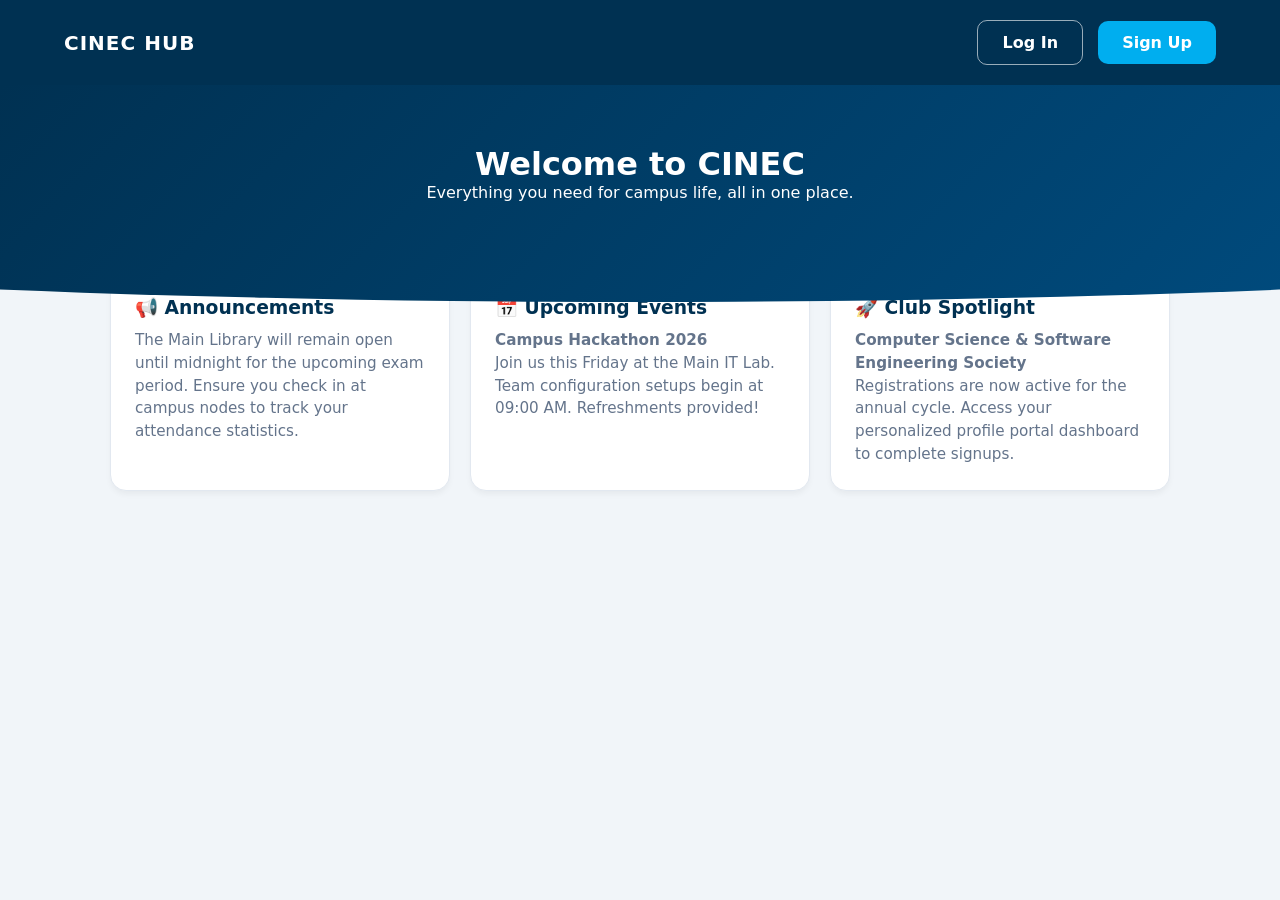
==== commit ab447e19: "Update index.html" ====
--- a/index.html
+++ b/index.html
@@ -24,6 +24,8 @@
     <p>Everything you need for campus life, all in one place.</p>
 </div>
 
+
+
 <div class="container" style="margin-top: -30px; margin-bottom: 50px;">
     <div class="grid">
         
@@ -33,6 +35,7 @@
                 The Main Library will remain open until midnight for the upcoming exam period. Ensure you check in at campus nodes to track your attendance statistics.
             </p>
         </div>
+
 
         <div class="card">
             <h3 style="color: var(--cinec-navy); margin-bottom: 10px;">📅 Upcoming Events</h3>
@@ -46,12 +49,15 @@
             <h3 style="color: var(--cinec-navy); margin-bottom: 10px;">🚀 Club Spotlight</h3>
             <p style="color:var(--text-muted); line-height: 1.5; font-size: 0.95rem;">
                 <strong>Computer Science & Software Engineering Society</strong><br>
-                Building modern web structures and database systems. New recruits can register their interest via the student dashboard hub.
+                Registrations are now active for the annual cycle. Access your personalized profile portal dashboard to complete signups.
             </p>
         </div>
 
+
     </div>
+    
 </div>
 
+<script src="script.js"></script>
 </body>
 </html>
--- a/style.css
+++ b/style.css
@@ -10,8 +10,6 @@
     --radius: 16px;
 }
 
-
-
 * {
     margin: 0;
     padding: 0;
@@ -22,18 +20,7 @@
 body {
     background-color: var(--bg-light);
     color: var(--text-main);
-}
-
-.view {
-    display: none;
     min-height: 100vh;
-    padding-bottom: 90px;
-}
-
-.view.active { display: block; }
-#login-view, #signup-view {
-    background: linear-gradient(135deg, #003152 0%, #00aeeF 100%);
-    background-attachment: fixed;
 }
 
 header {
@@ -62,10 +49,9 @@
     clip-path: ellipse(150% 100% at 50% 0%);
 }
 
-
 .container {
     max-width: 1100px;
-    margin: -40px auto 0;
+    margin: 0 auto;
     padding: 0 20px;
 }
 
@@ -75,34 +61,22 @@
     gap: 20px;
 }
 
-
 .card {
     background: var(--white);
     padding: 24px;
     border-radius: var(--radius);
     box-shadow: 0 4px 6px -1px rgba(0,0,0,0.05);
     border: 1px solid #e2e8f0;
-    
-   
-    transition: transform 0.3s ease, box-shadow 0.3s ease, border-color 0.3s ease;
-}
-
-
-.card:hover {
-    transform: translateY(-8px); 
-    box-shadow: 0 12px 20px rgba(0, 0, 0, 0.1); 
-    border-color: var(--cinec-sky); 
-    cursor: pointer; 
 }
 
 .action-card {
-    cursor: pointer;
-    text-align: center;
-    font-weight: 600;
-    transition: 0.2s;
+    transition: transform 0.3s ease, box-shadow 0.3s ease, border-color 0.3s ease;
 }
-
-.action-card:hover { transform: translateY(-3px); border-color: var(--cinec-sky); }
+.action-card:hover {
+    transform: translateY(-5px);
+    box-shadow: 0 10px 15px rgba(0,0,0,0.1);
+    border-color: var(--cinec-sky);
+}
 
 .btn {
     padding: 12px 24px;
@@ -111,231 +85,41 @@
     font-weight: 600;
     cursor: pointer;
     transition: 0.2s;
+    display: inline-block;
+    text-align: center;
 }
 
-@keyframes fadeInScale {
-    from {
-        opacity: 0;
-        transform: scale(0.98) translateY(10px);
-    }
-    to {
-        opacity: 1;
-        transform: scale(1) translateY(0);
-    }
+.btn-primary { background: var(--cinec-sky); color: white; }
+.btn-primary:hover { background: #009ade; }
+
+.btn-outline { background: transparent; border: 1px solid var(--cinec-sky); color: var(--cinec-sky); }
+header .btn-outline { color: white; border-color: rgba(255, 255, 255, 0.6); }
+header .btn-outline:hover { background: rgba(255, 255, 255, 0.1); border-color: white; }
+
+.form-group { margin-bottom: 16px; }
+.form-group label { display: block; margin-bottom: 6px; font-weight: 500; color: var(--text-main); }
+.form-input { width: 100%; padding: 12px; border: 1px solid #cbd5e1; border-radius: 8px; outline: none; font-size: 0.95rem; background: #fff; }
+.form-input:focus { border-color: var(--cinec-sky); box-shadow: 0 0 0 3px rgba(0,174,239,0.15); }
+
+/* Sidebar Panels layout grid styles */
+.dashboard-container { display: flex; width: 100%; min-height: 100vh; }
+.sidebar { width: 260px; background: #2c3e50; color: white; padding: 20px 0; display: flex; flex-direction: column; }
+.sidebar-header { padding: 0 20px 20px; font-size: 1.5rem; font-weight: bold; border-bottom: 1px solid #34495e; margin-bottom: 20px; }
+.sidebar-nav { display: flex; flex-direction: column; height: 100%; }
+
+.sidebar .nav-item {
+    display: block; padding: 15px 20px; color: #bdc3c7; text-decoration: none;
+    transition: 0.3s; cursor: pointer; text-align: left;
 }
+.sidebar .nav-item:hover, .sidebar .nav-item.active { background: #34495e; color: white; border-left: 4px solid var(--cinec-sky); }
 
-.auth-card {
-    background: rgba(255, 255, 255, 0.95); 
-    backdrop-filter: blur(10px); 
-    border: 1px solid rgba(255, 255, 255, 0.3);
-    box-shadow: 0 20px 40px rgba(0, 0, 0, 0.2);
-    max-width: 450px;
-    margin: 60px auto;
-    padding: 40px;
-    border-radius: var(--radius);
-    animation: fadeInScale 0.5s ease-out forwards;
-}
+.main-content { flex: 1; padding: 30px; overflow-y: auto; background: var(--bg-light); }
+.stats-grid { display: grid; grid-template-columns: repeat(auto-fit, minmax(220px, 1fr)); gap: 20px; margin-bottom: 30px; }
+.stat-card { background: white; padding: 20px; border-radius: 12px; display: flex; align-items: center; box-shadow: 0 4px 6px rgba(0,0,0,0.02); border: 1px solid #e2e8f0; }
 
-.dashboard-header {
-    display: flex;
-    justify-content: space-between;
-    align-items: center;
-    padding: 10px 5%;
-    background: var(--white);
-}
-
-
-
-.btn-primary { background: var(--cinec-sky); color: white; }
-.btn-outline { background: transparent; border: 1px solid var(--cinec-sky); color: var(--cinec-sky); }
-
-.capacity-bar { height: 8px; background: #e2e8f0; border-radius: 4px; margin: 15px 0 5px; overflow: hidden; }
-.capacity-fill { height: 100%; background: var(--cinec-sky); border-radius: 4px; }
-
-.tag { font-size: 0.75rem; padding: 4px 12px; border-radius: 20px; background: #e0f2fe; color: var(--cinec-navy); font-weight: 600; }
-
-.auth-card { max-width: 450px; margin: 80px auto; background: white; padding: 40px; border-radius: var(--radius); border: 1px solid #e2e8f0; }
-
-.form-group { margin-bottom: 20px; }
-.form-group label { display: block; margin-bottom: 8px; font-weight: 500; }
-.form-group input { width: 100%; padding: 14px; border: 1px solid #cbd5e1; border-radius: 8px; outline: none; }
-
-
-.bottom-nav {
-    position: fixed;
-    bottom: 0;
-    left: 0;
-    right: 0;
-    background: white;
-    display: flex;
-    justify-content: space-around;
-    padding: 15px 5px; 
-    border-top: 1px solid #e2e8f0;
-    box-shadow: 0 -4px 10px rgba(0,0,0,0.05);
-    z-index: 2000;
-}
-
-.nav-item {
-    background: none;
-    border: none;
-    color: var(--text-muted);
-    font-size: 0.85rem; 
-    font-weight: 700;
-    cursor: pointer;
-    text-align: center;
-    flex: 1;
-    transition: 0.2s;
-}
-
-.nav-icon {
-    font-size: 1.5rem; 
-    display: inline-block;
-    margin-bottom: 4px;
-}
-
-.nav-item.active {
-    color: var(--cinec-navy);
-    border-bottom: 3px solid var(--cinec-sky); 
-}
-
-
-.view {
-    padding-bottom: 120px; 
-}
+.staff-section { display: none; }
 
 .toast {
-    position: fixed; top: 20px; right: 20px;
-    padding: 15px 25px; background: var(--cinec-navy); color: white;
-    border-radius: 8px; display: none; z-index: 2000; box-shadow: 0 4px 12px rgba(0,0,0,0.1);
+    position: fixed; top: 20px; right: 20px; padding: 15px 25px; background: var(--cinec-navy); color: white;
+    border-radius: 8px; display: none; z-index: 2000; box-shadow: 0 4px 12px rgba(0,0,0,0.15); font-weight: 500;
 }
-
-
-.profile-card { text-align: center; max-width: 500px; margin: 0 auto; }
-.avatar-preview { width: 100px; height: 100px; border-radius: 50%; overflow: hidden; margin: 0 auto 15px; border: 2px solid var(--cinec-sky); }
-.avatar-preview img { width: 100%; height: 100%; object-fit: cover; }
-
-
-
-#login-view .btn-outline, 
-#signup-view .btn-outline {
-    color: white;
-    border-color: rgba(255, 255, 255, 0.5);
-    background: rgba(255, 255, 255, 0.1);
-}
-
-#login-view .btn-outline:hover, 
-#signup-view .btn-outline:hover {
-    background: rgba(255, 255, 255, 0.2);
-    border-color: white;
-}
-
-
-
-select.form-input {
-    appearance: none;
-    background-image: url("data:image/svg+xml;charset=UTF-8,%3csvg xmlns='http://www.w3.org/2000/svg' viewBox='0 0 24 24' fill='none' stroke='currentColor' stroke-width='2' stroke-linecap='round' stroke-linejoin='round'%3e%3cpolyline points='6 9 12 15 18 9'%3e%3c/polyline%3e%3c/svg%3e");
-    background-repeat: no-repeat;
-    background-position: right 1rem center;
-    background-size: 1em;
-}
-
-#staff-view .hero {
-    clip-path: ellipse(150% 100% at 50% 0%);
-}
-
-
-.dashboard-container {
-    display: flex;
-    min-height: 100vh;
-    background-color: #f4f7f6;
-}
-
-.sidebar {
-    width: 260px;
-    background: #2c3e50;
-    color: white;
-    padding: 20px 0;
-}
-
-.sidebar-header {
-    padding: 0 20px 20px;
-    font-size: 1.5rem;
-    font-weight: bold;
-    border-bottom: 1px solid #34495e;
-    margin-bottom: 20px;
-}
-
-.nav-item {
-    display: block;
-    padding: 15px 20px;
-    color: #bdc3c7;
-    text-decoration: none;
-    transition: 0.3s;
-}
-
-.nav-item:hover, .nav-item.active {
-    background: #34495e;
-    color: white;
-    border-left: 4px solid #3498db;
-}
-
-.main-content {
-    flex: 1;
-    padding: 30px;
-}
-
-.stats-grid {
-    display: grid;
-    grid-template-columns: repeat(auto-fit, minmax(200px, 1fr));
-    gap: 20px;
-    margin-bottom: 30px;
-}
-
-.stat-card {
-    background: white;
-    padding: 20px;
-    border-radius: 10px;
-    display: flex;
-    align-items: center;
-    box-shadow: 0 4px 6px rgba(0,0,0,0.05);
-}
-
-.stat-icon {
-    width: 50px;
-    height: 50px;
-    border-radius: 10px;
-    display: flex;
-    align-items: center;
-    justify-content: center;
-    font-size: 1.5rem;
-    margin-right: 15px;
-}
-
-
-
-#staff-view.active {
-    display: block !important; 
-}
-
-.dashboard-container {
-    display: flex;
-    width: 100%;
-    min-height: 100vh;
-    background-color: #f4f7f6;
-}
-
-.sidebar-nav {
-    display: flex;
-    flex-direction: column;
-}
-
-.sidebar .nav-item {
-    cursor: pointer;
-    border-bottom: none; 
-}
-
-.main-content {
-    flex: 1;
-    padding: 30px;
-    overflow-y: auto;
-}
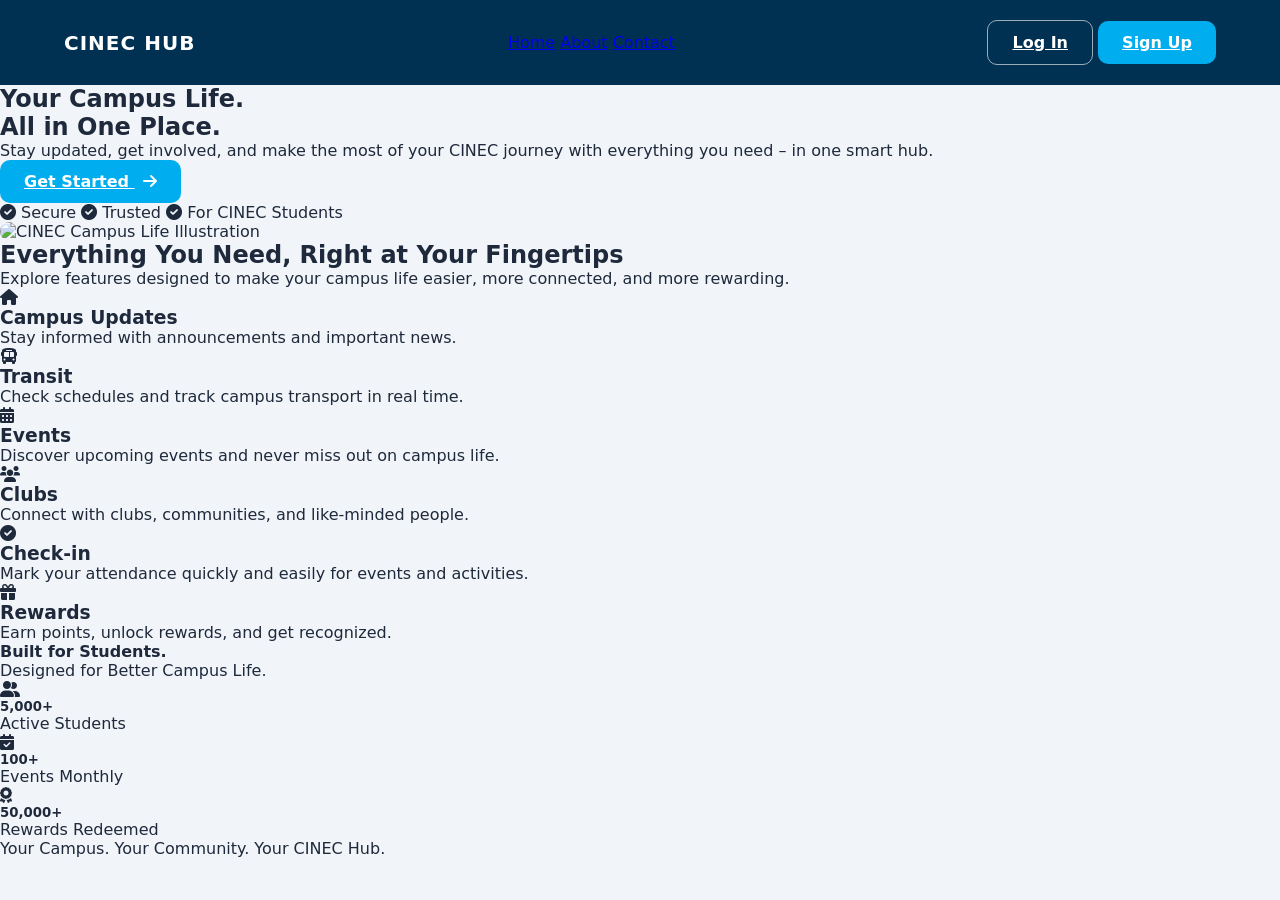
==== commit 17fab6f9: "Update index.html" ====
--- a/index.html
+++ b/index.html
@@ -6,58 +6,322 @@
     <title>CINEC Campus Hub | Welcome</title>
     <link rel="stylesheet" href="style.css">
     <link rel="stylesheet" href="https://cdnjs.cloudflare.com/ajax/libs/font-awesome/6.0.0/css/all.min.css">
+
+    <style>
+        .hub-modal-overlay {
+            position: fixed;
+            top: 0;
+            left: 0;
+            width: 100%;
+            height: 100%;
+            background: rgba(0, 49, 82, 0.7); 
+            backdrop-filter: blur(4px);
+            display: flex;
+            align-items: center;
+            justify-content: center;
+            z-index: 99999;
+            opacity: 0;
+            pointer-events: none;
+            transition: opacity 0.3s ease;
+        }
+
+        .hub-modal-overlay.active {
+            opacity: 1;
+            pointer-events: auto;
+        }
+
+        .hub-modal-box {
+            background: #ffffff;
+            width: 90%;
+            max-width: 550px;
+            max-height: 85vh;
+            overflow-y: auto;
+            padding: 30px;
+            border-radius: 16px;
+            box-shadow: 0 20px 25px -5px rgba(0, 0, 0, 0.2);
+            transform: translateY(-20px);
+            transition: transform 0.3s ease;
+            position: relative;
+            color: #1e293b;
+            text-align: left;
+        }
+
+        .hub-modal-overlay.active .hub-modal-box {
+            transform: translateY(0);
+        }
+
+        .hub-modal-close {
+            position: absolute;
+            top: 15px;
+            right: 20px;
+            background: none;
+            border: none;
+            font-size: 1.5rem;
+            color: #64748b;
+            cursor: pointer;
+            transition: color 0.2s;
+        }
+
+        .hub-modal-close:hover {
+            color: #ef4444;
+        }
+
+        .hub-modal-title {
+            color: #003152;
+            font-size: 1.5rem;
+            font-weight: 700;
+            margin-bottom: 15px;
+            display: flex;
+            align-items: center;
+            gap: 10px;
+            border-bottom: 2px solid #f1f5f9;
+            padding-bottom: 10px;
+        }
+
+        .hub-modal-body {
+            line-height: 1.6;
+            font-size: 0.95rem;
+        }
+
+        .hub-modal-body p {
+            margin-bottom: 12px;
+        }
+
+        .hub-contact-item {
+            display: flex;
+            align-items: center;
+            gap: 12px;
+            margin-bottom: 12px;
+            padding: 12px;
+            background: #f1f5f9;
+            border-radius: 8px;
+        }
+
+        .hub-contact-item i {
+            color: #00aeeF;
+            font-size: 1.2rem;
+            width: 20px;
+            text-align: center;
+        }
+    </style>
+
 </head>
 <body>
 
 <div id="toast" class="toast"></div>
 
+
 <header>
     <div class="logo">CINEC HUB</div>
-    <div>
-        <a href="login.html" class="btn btn-outline" style="text-decoration:none; margin-right:10px;">Log In</a>
-        <a href="signup.html" class="btn btn-primary" style="text-decoration:none;">Sign Up</a>
+    
+    <nav>
+        <a href="index.html" class="active">Home</a>
+        <a href="#" onclick="openHubModal('about-popup')">About</a>
+        <a href="#" onclick="openHubModal('contact-popup')">Contact</a>
+    </nav>
+
+    <div class="auth-buttons">
+        <a href="login.html" class="btn btn-outline">Log In</a>
+        <a href="signup.html" class="btn btn-primary">Sign Up</a>
     </div>
 </header>
 
-<div class="hero">
-    <h1>Welcome to CINEC</h1>
-    <p>Everything you need for campus life, all in one place.</p>
+<section class="hero-section">
+    <div class="hero-content">
+        <h1>Your Campus Life.<br>All in One Place.</h1>
+        <p>Stay updated, get involved, and make the most of your CINEC journey with everything you need – in one smart hub.</p>
+        
+
+        <a href="login.html" class="btn btn-primary btn-hero">
+            Get Started <i class="fas fa-arrow-right" style="margin-left: 8px;"></i>
+        </a>
+
+        <div class="hero-badges">
+            <span><i class="fas fa-check-circle"></i> Secure</span>
+            <span><i class="fas fa-check-circle"></i> Trusted</span>
+            <span><i class="fas fa-check-circle"></i> For CINEC Students</span>
+        </div>
+    </div>
+    
+    <div class="hero-image-container" style="flex: 1.5; display: flex; justify-content: flex-end;">
+        <img src="photo_2026-05-24_19-37-22.jpg" alt="CINEC Campus Life Illustration" class="hero-illustration" style="width: 100%; max-width: 8000px; height: auto; display: block; border-radius: 16px;">
+    </div>
+</section>
+
+<section class="showcase-section">
+    <div class="showcase-header">
+        <h2>Everything You Need, Right at Your Fingertips</h2>
+        <p>Explore features designed to make your campus life easier, more connected, and more rewarding.</p>
+    </div>
+
+    <div class="showcase-grid">
+        <div class="showcase-card">
+            <div class="icon-wrapper icon-blue">
+                <i class="fas fa-home"></i>
+            </div>
+            <h3>Campus Updates</h3>
+            <p>Stay informed with announcements and important news.</p>
+        </div>
+
+      
+        <div class="showcase-card">
+            <div class="icon-wrapper icon-green">
+                <i class="fas fa-bus"></i>
+            </div>
+            <h3>Transit</h3>
+            <p>Check schedules and track campus transport in real time.</p>
+        </div>
+
+        <div class="showcase-card">
+            <div class="icon-wrapper icon-purple">
+                <i class="fas fa-calendar-alt"></i>
+            </div>
+            <h3>Events</h3>
+            <p>Discover upcoming events and never miss out on campus life.</p>
+        </div>
+
+
+        <div class="showcase-card">
+            <div class="icon-wrapper icon-pink">
+                <i class="fas fa-users"></i>
+            </div>
+            <h3>Clubs</h3>
+            <p>Connect with clubs, communities, and like-minded people.</p>
+        </div>
+
+
+        <div class="showcase-card">
+            <div class="icon-wrapper icon-orange">
+                <i class="fas fa-check-circle"></i>
+            </div>
+            <h3>Check-in</h3>
+            <p>Mark your attendance quickly and easily for events and activities.</p>
+        </div>
+
+        <div class="showcase-card">
+            <div class="icon-wrapper icon-gold">
+                <i class="fas fa-gift"></i>
+            </div>
+            <h3>Rewards</h3>
+            <p>Earn points, unlock rewards, and get recognized.</p>
+        </div>
+    </div>
+</section>
+
+
+<section class="stats-banner">
+    <div class="stats-headline">
+        <h4>Built for Students.</h4>
+        <p>Designed for Better Campus Life.</p>
+    </div>
+    
+    <div class="stat-item">
+        <div class="stat-icon"><i class="fas fa-user-friends"></i></div>
+        <div class="stat-info">
+            <h5>5,000+</h5>
+            <p>Active Students</p>
+        </div>
+    </div>
+
+    <div class="stat-item">
+        <div class="stat-icon"><i class="fas fa-calendar-check"></i></div>
+        <div class="stat-info">
+            <h5>100+</h5>
+            <p>Events Monthly</p>
+        </div>
+    </div>
+
+    <div class="stat-item">
+        <div class="stat-icon"><i class="fas fa-award"></i></div>
+        <div class="stat-info">
+            <h5>50,000+</h5>
+            <p>Rewards Redeemed</p>
+        </div>
+    </div>
+</section>
+
+<footer>
+    <p>Your Campus. Your Community. Your CINEC Hub.</p>
+</footer>
+
+<script src="script.js"></script>
+
+<div class="hub-modal-overlay" id="about-popup">
+    <div class="hub-modal-box">
+        <button class="hub-modal-close" onclick="closeHubModal('about-popup')">&times;</button>
+        <div class="hub-modal-title">
+            <i class="fas fa-university"></i> About CINEC Campus
+        </div>
+        <div class="hub-modal-body">
+            <p><strong>Colombo International Nautical & Engineering College (CINEC)</strong>, established in <strong>1990</strong>, is Sri Lanka's pioneer in Merchant Marine Maritime Education and stands as one of the largest private higher education institutions in the country.</p>
+            <p>Located in the suburbs of Malabe, CINEC has a proud history spanning over three decades. Over the years, it has transformed from a top maritime academy in South Asia into a highly diversified, fast-growing academic hub catering to over 22,000 student registrations annually across certificate, diploma, undergraduate, and postgraduate programs.</p>
+            <p>CINEC offers premium local and globally recognized university degrees in fields such as <em>Maritime Science, Engineering & Technology, Information Technology, Computer Science, Management, Health Sciences, Logistics, Aviation, and Education</em> in partnership with renowned global universities in the UK, Australia, USA, and China.</p>
+            <p>With fully functional branches in Nugegoda, Trincomalee, and Jaffna, the campus remains deeply committed to preparing world-class career professionals built for global industry tracks.</p>
+        </div>
+    </div>
 </div>
 
-
-
-<div class="container" style="margin-top: -30px; margin-bottom: 50px;">
-    <div class="grid">
-        
-        <div class="card">
-            <h3 style="color: var(--cinec-navy); margin-bottom: 10px;">📢 Announcements</h3>
-            <p style="color:var(--text-muted); line-height: 1.5; font-size: 0.95rem;">
-                The Main Library will remain open until midnight for the upcoming exam period. Ensure you check in at campus nodes to track your attendance statistics.
-            </p>
-        </div>
-
-
-        <div class="card">
-            <h3 style="color: var(--cinec-navy); margin-bottom: 10px;">📅 Upcoming Events</h3>
-            <p style="color:var(--text-muted); line-height: 1.5; font-size: 0.95rem;">
-                <strong>Campus Hackathon 2026</strong><br>
-                Join us this Friday at the Main IT Lab. Team configuration setups begin at 09:00 AM. Refreshments provided!
-            </p>
-        </div>
-
-        <div class="card">
-            <h3 style="color: var(--cinec-navy); margin-bottom: 10px;">🚀 Club Spotlight</h3>
-            <p style="color:var(--text-muted); line-height: 1.5; font-size: 0.95rem;">
-                <strong>Computer Science & Software Engineering Society</strong><br>
-                Registrations are now active for the annual cycle. Access your personalized profile portal dashboard to complete signups.
-            </p>
-        </div>
-
-
-    </div>
-    
+<div class="hub-modal-overlay" id="contact-popup">
+    <div class="hub-modal-box">
+        <button class="hub-modal-close" onclick="closeHubModal('contact-popup')">&times;</button>
+        <div class="hub-modal-title">
+            <i class="fas fa-headset"></i> Contact Information
+        </div>
+        <div class="hub-modal-body">
+            <p style="margin-bottom: 15px;">Have questions regarding campus modules, check-in options, or software configurations? Reach out directly to our central administrative desks:</p>
+            
+            <div class="hub-contact-item">
+                <i class="fas fa-map-marker-alt"></i>
+                <div>
+                    <strong>Main Campus Address</strong><br>
+                    Millennium Drive, IT Park, Malabe, Sri Lanka.
+                </div>
+            </div>
+            
+            <div class="hub-contact-item">
+                <i class="fas fa-phone-alt"></i>
+                <div>
+                    <strong>Central Hotline / Telephone</strong><br>
+                    +94 11 448 6400 | +94 11 241 3500
+                </div>
+            </div>
+            
+            <div class="hub-contact-item">
+                <i class="fas fa-envelope"></i>
+                <div>
+                    <strong>General Email Administration</strong><br>
+                    <a href="mailto:info@cinec.edu" style="color: inherit; text-decoration: none;">info@cinec.edu</a>
+                </div>
+            </div>
+            
+            <div class="hub-contact-item">
+                <i class="fas fa-print"></i>
+                <div>
+                    <strong>Official Fax Channel</strong><br>
+                    +94 11 241 3505
+                </div>
+            </div>
+        </div>
+    </div>
 </div>
 
-<script src="script.js"></script>
+<script>
+    function openHubModal(id) {
+        document.getElementById(id).classList.add('active');
+    }
+
+    function closeHubModal(id) {
+        document.getElementById(id).classList.remove('active');
+    }
+
+
+    window.addEventListener('click', function(e) {
+        if (e.target.classList.contains('hub-modal-overlay')) {
+            e.target.classList.remove('active');
+        }
+    });
+</script>
+
+
 </body>
 </html>
--- a/style.css
+++ b/style.css
@@ -9,6 +9,7 @@
     --danger: #ef4444;
     --radius: 16px;
 }
+
 
 * {
     margin: 0;
@@ -34,6 +35,8 @@
     z-index: 1000;
 }
 
+
+
 .logo {
     font-size: 1.25rem;
     font-weight: 800;
@@ -48,6 +51,8 @@
     text-align: center;
     clip-path: ellipse(150% 100% at 50% 0%);
 }
+
+
 
 .container {
     max-width: 1100px;
@@ -69,6 +74,7 @@
     border: 1px solid #e2e8f0;
 }
 
+
 .action-card {
     transition: transform 0.3s ease, box-shadow 0.3s ease, border-color 0.3s ease;
 }
@@ -89,6 +95,9 @@
     text-align: center;
 }
 
+
+
+
 .btn-primary { background: var(--cinec-sky); color: white; }
 .btn-primary:hover { background: #009ade; }
 
@@ -96,12 +105,13 @@
 header .btn-outline { color: white; border-color: rgba(255, 255, 255, 0.6); }
 header .btn-outline:hover { background: rgba(255, 255, 255, 0.1); border-color: white; }
 
+
 .form-group { margin-bottom: 16px; }
 .form-group label { display: block; margin-bottom: 6px; font-weight: 500; color: var(--text-main); }
 .form-input { width: 100%; padding: 12px; border: 1px solid #cbd5e1; border-radius: 8px; outline: none; font-size: 0.95rem; background: #fff; }
 .form-input:focus { border-color: var(--cinec-sky); box-shadow: 0 0 0 3px rgba(0,174,239,0.15); }
 
-/* Sidebar Panels layout grid styles */
+
 .dashboard-container { display: flex; width: 100%; min-height: 100vh; }
 .sidebar { width: 260px; background: #2c3e50; color: white; padding: 20px 0; display: flex; flex-direction: column; }
 .sidebar-header { padding: 0 20px 20px; font-size: 1.5rem; font-weight: bold; border-bottom: 1px solid #34495e; margin-bottom: 20px; }
@@ -111,6 +121,8 @@
     display: block; padding: 15px 20px; color: #bdc3c7; text-decoration: none;
     transition: 0.3s; cursor: pointer; text-align: left;
 }
+
+
 .sidebar .nav-item:hover, .sidebar .nav-item.active { background: #34495e; color: white; border-left: 4px solid var(--cinec-sky); }
 
 .main-content { flex: 1; padding: 30px; overflow-y: auto; background: var(--bg-light); }
@@ -119,6 +131,7 @@
 
 .staff-section { display: none; }
 
+
 .toast {
     position: fixed; top: 20px; right: 20px; padding: 15px 25px; background: var(--cinec-navy); color: white;
     border-radius: 8px; display: none; z-index: 2000; box-shadow: 0 4px 12px rgba(0,0,0,0.15); font-weight: 500;
